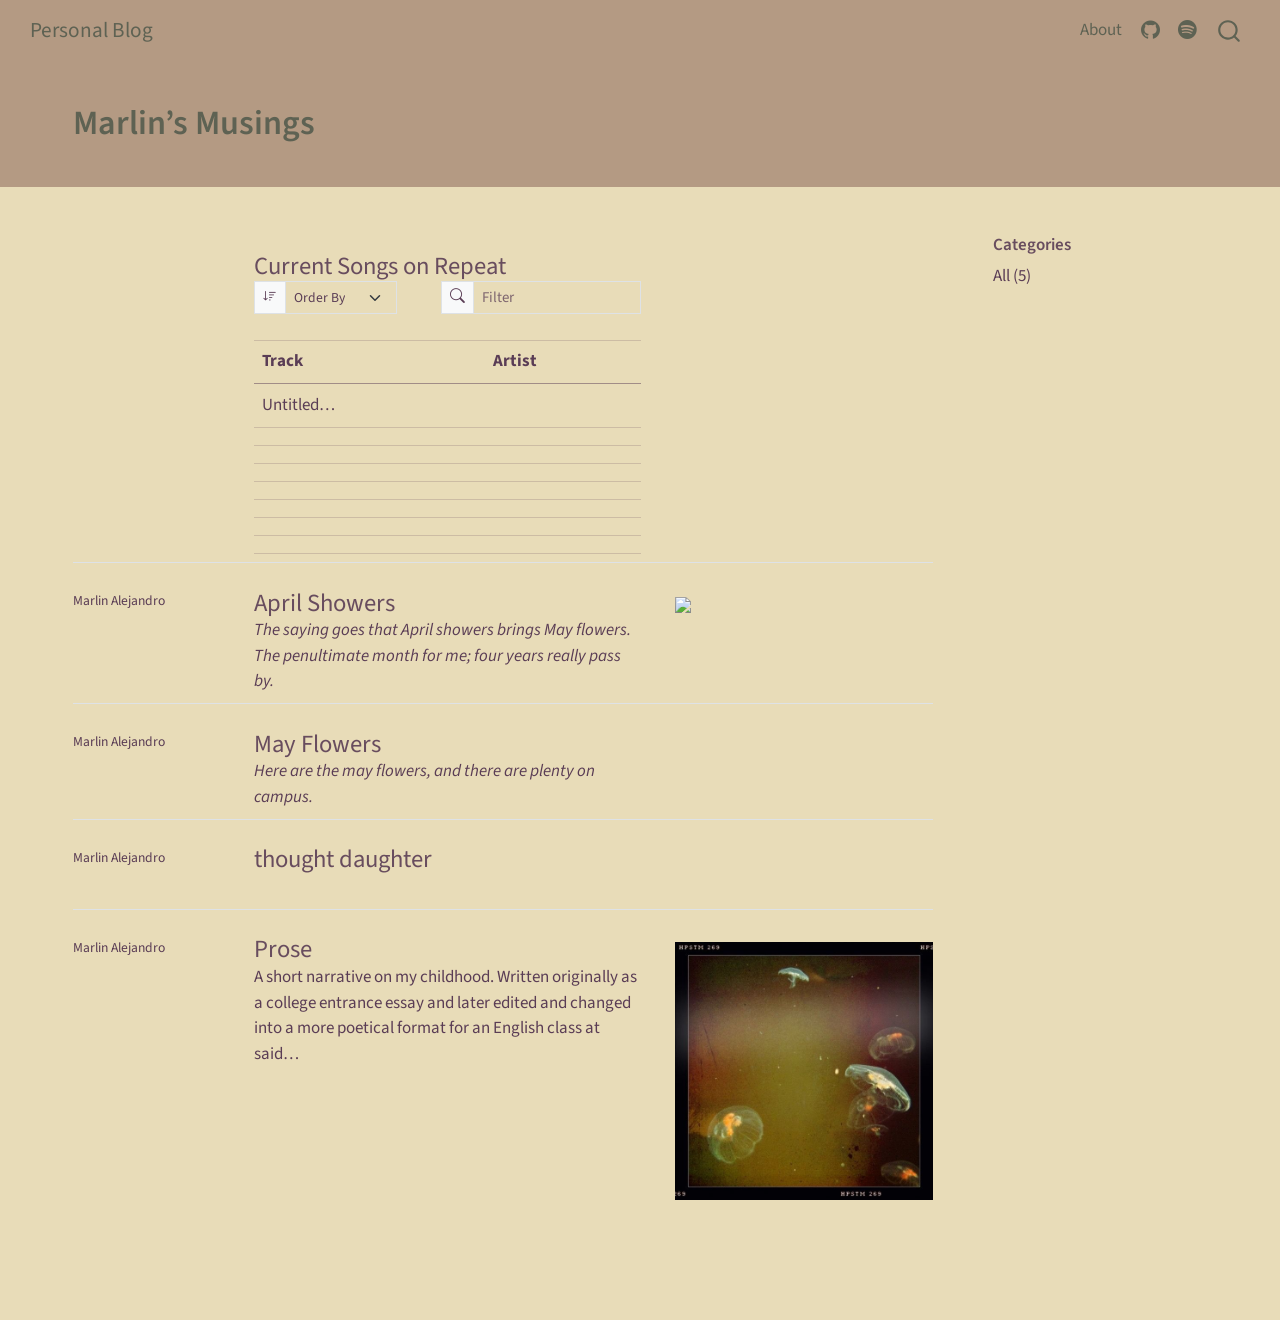
==== index.html @ 753589b4 "Built site for gh-pages" ====
<!DOCTYPE html>
<html xmlns="http://www.w3.org/1999/xhtml" lang="en" xml:lang="en"><head>

<meta charset="utf-8">
<meta name="generator" content="quarto-1.9.37">

<meta name="viewport" content="width=device-width, initial-scale=1.0, user-scalable=yes">


<title>Marlin’s Musings – Personal Blog</title>
<style>
/* Default styles provided by pandoc.
** See https://pandoc.org/MANUAL.html#variables-for-html for config info.
*/
code{white-space: pre-wrap;}
span.smallcaps{font-variant: small-caps;}
div.columns{display: flex; gap: min(4vw, 1.5em);}
div.column{flex: auto; overflow-x: auto;}
div.hanging-indent{margin-left: 1.5em; text-indent: -1.5em;}
ul.task-list{list-style: none;}
ul.task-list li input[type="checkbox"] {
  width: 0.8em;
  margin: 0 0.8em 0.2em -1em; /* quarto-specific, see https://github.com/quarto-dev/quarto-cli/issues/4556 */ 
  vertical-align: middle;
}
</style>


<script src="site_libs/quarto-nav/quarto-nav.js"></script>
<script src="site_libs/quarto-nav/headroom.min.js"></script>
<script src="site_libs/clipboard/clipboard.min.js"></script>
<script src="site_libs/quarto-search/autocomplete.umd.js"></script>
<script src="site_libs/quarto-search/fuse.min.js"></script>
<script src="site_libs/quarto-search/quarto-search.js"></script>
<meta name="quarto:offset" content="./">
<script src="site_libs/quarto-listing/list.min.js"></script>
<script src="site_libs/quarto-listing/quarto-listing.js"></script>
<script src="site_libs/quarto-html/quarto.js" type="module"></script>
<script src="site_libs/quarto-html/tabsets/tabsets.js" type="module"></script>
<script src="site_libs/quarto-html/popper.min.js"></script>
<script src="site_libs/quarto-html/tippy.umd.min.js"></script>
<script src="site_libs/quarto-html/anchor.min.js"></script>
<link href="site_libs/quarto-html/tippy.css" rel="stylesheet">
<link href="site_libs/quarto-html/quarto-syntax-highlighting-7f8f88aac4f3542376d5c11b86a4c14d.css" rel="stylesheet" id="quarto-text-highlighting-styles">
<script src="site_libs/bootstrap/bootstrap.min.js"></script>
<link href="site_libs/bootstrap/bootstrap-icons.css" rel="stylesheet">
<link href="site_libs/bootstrap/bootstrap-fc74b780072f1040045b73790493eb5e.min.css" rel="stylesheet" append-hash="true" id="quarto-bootstrap" data-mode="light">
<script id="quarto-search-options" type="application/json">{
  "location": "navbar",
  "copy-button": false,
  "collapse-after": 3,
  "panel-placement": "end",
  "type": "overlay",
  "limit": 50,
  "keyboard-shortcut": [
    "f",
    "/",
    "s"
  ],
  "show-item-context": false,
  "language": {
    "search-no-results-text": "No results",
    "search-matching-documents-text": "matching documents",
    "search-copy-link-title": "Copy link to search",
    "search-hide-matches-text": "Hide additional matches",
    "search-more-match-text": "more match in this document",
    "search-more-matches-text": "more matches in this document",
    "search-clear-button-title": "Clear",
    "search-text-placeholder": "",
    "search-detached-cancel-button-title": "Cancel",
    "search-submit-button-title": "Submit",
    "search-label": "Search"
  }
}</script>
<script>

  window.document.addEventListener("DOMContentLoaded", function (_event) {
    const listingTargetEl = window.document.querySelector('#listing-listing .list');
    if (!listingTargetEl) {
      // No listing discovered, do not attach.
      return; 
    }

    const options = {
      valueNames: ['listing-title','listing-author','listing-image','listing-description','listing-categories',{ data: ['index'] },{ data: ['categories'] },{ data: ['listing-date-sort'] },{ data: ['listing-file-modified-sort'] }],
      
      searchColumns: ["listing-title","listing-author","listing-image","listing-description","listing-categories"],
    };

    window['quarto-listings'] = window['quarto-listings'] || {};
    window['quarto-listings']['listing-listing'] = new List('listing-listing', options);

    if (window['quarto-listing-loaded']) {
      window['quarto-listing-loaded']();
    }
  });

  window.addEventListener('hashchange',() => {
    if (window['quarto-listing-loaded']) {
      window['quarto-listing-loaded']();
    }
  })
  </script>

  <script src="https://cdnjs.cloudflare.com/polyfill/v3/polyfill.min.js?features=es6"></script>
  <script defer="" src="https://cdn.jsdelivr.net/npm/mathjax@3/es5/tex-chtml-full.js" type="text/javascript"></script>

<script type="text/javascript">
const typesetMath = (el) => {
  if (window.MathJax) {
    // MathJax Typeset
    window.MathJax.typeset([el]);
  } else if (window.katex) {
    // KaTeX Render
    var mathElements = el.getElementsByClassName("math");
    var macros = [];
    for (var i = 0; i < mathElements.length; i++) {
      var texText = mathElements[i].firstChild;
      if (mathElements[i].tagName == "SPAN" && texText && texText.data) {
        window.katex.render(texText.data, mathElements[i], {
          displayMode: mathElements[i].classList.contains('display'),
          throwOnError: false,
          macros: macros,
          fleqn: false
        });
      }
    }
  }
}
window.Quarto = {
  typesetMath
};
</script>

<link rel="stylesheet" href="styles.css">
<link rel="alternate" type="application/rss+xml" title="Personal Blog" href="index.xml" data-external="1"></head>

<body class="nav-fixed quarto-light">

<div id="quarto-search-results"></div>
  <header id="quarto-header" class="headroom fixed-top quarto-banner">
    <nav class="navbar navbar-expand-lg " data-bs-theme="dark">
      <div class="navbar-container container-fluid">
      <div class="navbar-brand-container mx-auto">
    <a class="navbar-brand" href="./index.html">
    <span class="navbar-title">Personal Blog</span>
    </a>
  </div>
            <div id="quarto-search" class="" title="Search"></div>
          <button class="navbar-toggler" type="button" data-bs-toggle="collapse" data-bs-target="#navbarCollapse" aria-controls="navbarCollapse" role="menu" aria-expanded="false" aria-label="Toggle navigation" onclick="if (window.quartoToggleHeadroom) { window.quartoToggleHeadroom(); }">
  <span class="navbar-toggler-icon"></span>
</button>
          <div class="collapse navbar-collapse" id="navbarCollapse">
            <ul class="navbar-nav navbar-nav-scroll ms-auto">
  <li class="nav-item">
    <a class="nav-link" href="./about.html"> 
<span class="menu-text">About</span></a>
  </li>  
  <li class="nav-item compact">
    <a class="nav-link" href="https://github.com/"> <i class="bi bi-github" role="img">
</i> 
<span class="menu-text"></span></a>
  </li>  
  <li class="nav-item compact">
    <a class="nav-link" href="https://open.spotify.com/playlist/4geESJMhY9kUPZyI3AfAQq?si=TN0rwLWlTwm3byuMcQkwIA"> <i class="bi bi-spotify" role="img">
</i> 
<span class="menu-text"></span></a>
  </li>  
</ul>
          </div> <!-- /navcollapse -->
            <div class="quarto-navbar-tools">
</div>
      </div> <!-- /container-fluid -->
    </nav>
</header>
<!-- content -->
<header id="title-block-header" class="quarto-title-block default page-columns page-full">
  <div class="quarto-title-banner page-columns page-full">
    <div class="quarto-title column-page-left">
      <h1 class="title">Marlin’s Musings</h1>
                      </div>
  </div>
    
  
  <div class="quarto-title-meta column-page-left">

      
    
      
    </div>
    
  
  </header><div id="quarto-content" class="quarto-container page-columns page-rows-contents page-layout-full page-navbar">
<!-- sidebar -->
<!-- margin-sidebar -->
    <div id="quarto-margin-sidebar" class="sidebar margin-sidebar">
        
    <h5 class="quarto-listing-category-title">Categories</h5><div class="quarto-listing-category category-default"><div class="category" data-category="">All <span class="quarto-category-count">(5)</span></div></div></div>
<!-- main -->
<main class="content quarto-banner-title-block column-page-left" id="quarto-document-content">









<div class="quarto-listing quarto-listing-container-default" id="listing-listing">
<div class="list quarto-listing-default">
<div class="quarto-post image-right" data-index="0" data-listing-file-modified-sort="1784762821547" data-listing-reading-time-sort="1" data-listing-word-count-sort="1">
<div class="thumbnail"><a href="./posts/music.html" class="no-external">

<div class="listing-item-img-placeholder card-img-top" >&nbsp;</div>

</a></div>
<div class="body">
<h3 class="no-anchor listing-title">
<a href="./posts/music.html" class="no-external">Current Songs on Repeat</a>
</h3>
<div class="delink listing-description"><a href="./posts/music.html" class="no-external">

<div class="listing-actions-group">
   <div class="input-group input-group-sm quarto-listing-sort">
    <span class="input-group-text"><i class="bi bi-sort-down"></i></span>
    <select id="listing-listing-sort" class="form-select" aria-label="Order By" onchange="window['quarto-listings']['listing-listing'].sort(this.options[this.selectedIndex].value, { order: this.options[this.selectedIndex].getAttribute('data-direction')})">
      <option value="" disabled="" selected="" hidden="">Order By</option>
      <option value="index" data-direction="asc">Default</option>
      <option value="listing-title" data-direction="asc">
        Track
      </option>
      <option value="listing-artist" data-direction="asc">
        Artist
      </option>
    </select>
  </div>
    <div class="input-group input-group-sm quarto-listing-filter">
      <span class="input-group-text"><i class="bi bi-search"></i></span>
      <input type="text" class="search form-control" placeholder="Filter">
    </div>
</div>
<table class="quarto-listing-table table">
<thead>
<tr>

<th>
Track
</th>

<th>
Artist
</th>

</tr>
</thead>
<tbody class="list">

<tr data-index="0">
<td>
<span class="listing-title">Untitled…</span></td><td><span class="listing-artist"></span></td></tr><tr data-index="1"><td><span class="listing-title"></span></td><td><span class="listing-artist"></span></td></tr><tr data-index="2"><td><span class="listing-title"></span></td><td><span class="listing-artist"></span></td></tr><tr data-index="3"><td><span class="listing-title"></span></td><td><span class="listing-artist"></span></td></tr><tr data-index="4"><td><span class="listing-title"></span></td><td><span class="listing-artist"></span></td></tr><tr data-index="5"><td><span class="listing-title"></span></td><td><span class="listing-artist"></span></td></tr><tr data-index="6"><td><span class="listing-title"></span></td><td><span class="listing-artist"></span></td></tr><tr data-index="7"><td><span class="listing-title"></span></td><td><span class="listing-artist"></span></td></tr></tbody></table><div class="listing-no-matching d-none"></div>
</a></div>
</div>
<div class="metadata">
<a href="./posts/music.html" class="no-external">
</a>
</div>
</div>
<div class="quarto-post image-right" data-index="1" data-listing-file-modified-sort="1786891051856" data-listing-reading-time-sort="6" data-listing-word-count-sort="1090">
<div class="thumbnail"><a href="./posts/april/april_showers.html" class="no-external">

<img loading="lazy" src="./posts/april/friendswithflowers.jpeg" class="thumbnail-image">

</a></div>
<div class="body">
<h3 class="no-anchor listing-title">
<a href="./posts/april/april_showers.html" class="no-external">April Showers</a>
</h3>
<div class="delink listing-description"><a href="./posts/april/april_showers.html" class="no-external">
<em>The saying goes that April showers brings May flowers. The penultimate month for me; four years really pass by.</em>
</a></div>
</div>
<div class="metadata">
<a href="./posts/april/april_showers.html" class="no-external">
<div class="listing-author">
Marlin Alejandro
</div>
</a>
</div>
</div>
<div class="quarto-post image-right" data-index="2" data-listing-file-modified-sort="1786892861729" data-listing-reading-time-sort="5" data-listing-word-count-sort="923">
<div class="thumbnail"><a href="./posts/may/may_flowers.html" class="no-external">

<div class="listing-item-img-placeholder card-img-top" >&nbsp;</div>

</a></div>
<div class="body">
<h3 class="no-anchor listing-title">
<a href="./posts/may/may_flowers.html" class="no-external">May Flowers</a>
</h3>
<div class="delink listing-description"><a href="./posts/may/may_flowers.html" class="no-external">
<em>Here are the may flowers, and there are plenty on campus.</em>
</a></div>
</div>
<div class="metadata">
<a href="./posts/may/may_flowers.html" class="no-external">
<div class="listing-author">
Marlin Alejandro
</div>
</a>
</div>
</div>
<div class="quarto-post image-right" data-index="3" data-listing-file-modified-sort="1785304182467" data-listing-reading-time-sort="7" data-listing-word-count-sort="1331">
<div class="thumbnail"><a href="./posts/thought_daughter/thought_daughter.html" class="no-external">

<div class="listing-item-img-placeholder card-img-top" >&nbsp;</div>

</a></div>
<div class="body">
<h3 class="no-anchor listing-title">
<a href="./posts/thought_daughter/thought_daughter.html" class="no-external">thought daughter</a>
</h3>
<div class="delink listing-description"><a href="./posts/thought_daughter/thought_daughter.html" class="no-external">
<br>

</a></div>
</div>
<div class="metadata">
<a href="./posts/thought_daughter/thought_daughter.html" class="no-external">
<div class="listing-author">
Marlin Alejandro
</div>
</a>
</div>
</div>
<div class="quarto-post image-right" data-index="4" data-listing-file-modified-sort="1785305034386" data-listing-reading-time-sort="5" data-listing-word-count-sort="881">
<div class="thumbnail"><a href="./posts/thought_daughter/Prose.html" class="no-external">

<img loading="lazy" src="./posts/thought_daughter/jellyfish.jpg" class="thumbnail-image">

</a></div>
<div class="body">
<h3 class="no-anchor listing-title">
<a href="./posts/thought_daughter/Prose.html" class="no-external">Prose</a>
</h3>
<div class="delink listing-description"><a href="./posts/thought_daughter/Prose.html" class="no-external">
A short narrative on my childhood. Written originally as a college entrance essay and later edited and changed into a more poetical format for an English class at said…
</a></div>
</div>
<div class="metadata">
<a href="./posts/thought_daughter/Prose.html" class="no-external">
<div class="listing-author">
Marlin Alejandro
</div>
</a>
</div>
</div>
</div>
<div class="listing-no-matching d-none">No matching items</div>
</div></main> <!-- /main -->
<script id="quarto-html-after-body" type="application/javascript">
  window.document.addEventListener("DOMContentLoaded", function (event) {
    const icon = "";
    const anchorJS = new window.AnchorJS();
    anchorJS.options = {
      placement: 'right',
      icon: icon
    };
    anchorJS.add('.anchored');
    const isCodeAnnotation = (el) => {
      for (const clz of el.classList) {
        if (clz.startsWith('code-annotation-')) {                     
          return true;
        }
      }
      return false;
    }
    const onCopySuccess = function(e) {
      // button target
      const button = e.trigger;
      // don't keep focus
      button.blur();
      // flash "checked"
      button.classList.add('code-copy-button-checked');
      var currentTitle = button.getAttribute("title");
      button.setAttribute("title", "Copied!");
      let tooltip;
      if (window.bootstrap) {
        button.setAttribute("data-bs-toggle", "tooltip");
        button.setAttribute("data-bs-placement", "left");
        button.setAttribute("data-bs-title", "Copied!");
        tooltip = new bootstrap.Tooltip(button, 
          { trigger: "manual", 
            customClass: "code-copy-button-tooltip",
            offset: [0, -8]});
        tooltip.show();    
      }
      setTimeout(function() {
        if (tooltip) {
          tooltip.hide();
          button.removeAttribute("data-bs-title");
          button.removeAttribute("data-bs-toggle");
          button.removeAttribute("data-bs-placement");
        }
        button.setAttribute("title", currentTitle);
        button.classList.remove('code-copy-button-checked');
      }, 1000);
      // clear code selection
      e.clearSelection();
    }
    const getTextToCopy = function(trigger) {
      const outerScaffold = trigger.parentElement.cloneNode(true);
      const codeEl = outerScaffold.querySelector('code');
      for (const childEl of codeEl.children) {
        if (isCodeAnnotation(childEl)) {
          childEl.remove();
        }
      }
      return codeEl.innerText;
    }
    const clipboard = new window.ClipboardJS('.code-copy-button:not([data-in-quarto-modal])', {
      text: getTextToCopy
    });
    clipboard.on('success', onCopySuccess);
    if (window.document.getElementById('quarto-embedded-source-code-modal')) {
      const clipboardModal = new window.ClipboardJS('.code-copy-button[data-in-quarto-modal]', {
        text: getTextToCopy,
        container: window.document.getElementById('quarto-embedded-source-code-modal')
      });
      clipboardModal.on('success', onCopySuccess);
    }
      var localhostRegex = new RegExp(/^(?:http|https):\/\/localhost\:?[0-9]*\//);
      var mailtoRegex = new RegExp(/^mailto:/);
        var filterRegex = new RegExp("https:\/\/LiaRosa\.github\.io\/Personal_Blog\/");
      var isInternal = (href) => {
          return filterRegex.test(href) || localhostRegex.test(href) || mailtoRegex.test(href);
      }
      // Inspect non-navigation links and adorn them if external
     var links = window.document.querySelectorAll('a[href]:not(.nav-link):not(.navbar-brand):not(.toc-action):not(.sidebar-link):not(.sidebar-item-toggle):not(.pagination-link):not(.no-external):not([aria-hidden]):not(.dropdown-item):not(.quarto-navigation-tool):not(.about-link)');
      for (var i=0; i<links.length; i++) {
        const link = links[i];
        if (!isInternal(link.href)) {
          // undo the damage that might have been done by quarto-nav.js in the case of
          // links that we want to consider external
          if (link.dataset.originalHref !== undefined) {
            link.href = link.dataset.originalHref;
          }
        }
      }
    function tippyHover(el, contentFn, onTriggerFn, onUntriggerFn) {
      const config = {
        allowHTML: true,
        maxWidth: 500,
        delay: 100,
        arrow: false,
        appendTo: function(el) {
            return el.parentElement;
        },
        interactive: true,
        interactiveBorder: 10,
        theme: 'quarto',
        placement: 'bottom-start',
      };
      if (contentFn) {
        config.content = contentFn;
      }
      if (onTriggerFn) {
        config.onTrigger = onTriggerFn;
      }
      if (onUntriggerFn) {
        config.onUntrigger = onUntriggerFn;
      }
      window.tippy(el, config); 
    }
    const noterefs = window.document.querySelectorAll('a[role="doc-noteref"]');
    for (var i=0; i<noterefs.length; i++) {
      const ref = noterefs[i];
      tippyHover(ref, function() {
        // use id or data attribute instead here
        let href = ref.getAttribute('data-footnote-href') || ref.getAttribute('href');
        try { href = new URL(href).hash; } catch {}
        const id = href.replace(/^#\/?/, "");
        const note = window.document.getElementById(id);
        if (note) {
          return note.innerHTML;
        } else {
          return "";
        }
      });
    }
    const xrefs = window.document.querySelectorAll('a.quarto-xref');
    const processXRef = (id, note) => {
      // Strip column container classes
      const stripColumnClz = (el) => {
        el.classList.remove("page-full", "page-columns");
        if (el.children) {
          for (const child of el.children) {
            stripColumnClz(child);
          }
        }
      }
      stripColumnClz(note)
      if (id === null || id.startsWith('sec-')) {
        // Special case sections, only their first couple elements
        const container = document.createElement("div");
        if (note.children && note.children.length > 2) {
          container.appendChild(note.children[0].cloneNode(true));
          for (let i = 1; i < note.children.length; i++) {
            const child = note.children[i];
            if (child.tagName === "P" && child.innerText === "") {
              continue;
            } else {
              container.appendChild(child.cloneNode(true));
              break;
            }
          }
          if (window.Quarto?.typesetMath) {
            window.Quarto.typesetMath(container);
          }
          return container.innerHTML
        } else {
          if (window.Quarto?.typesetMath) {
            window.Quarto.typesetMath(note);
          }
          return note.innerHTML;
        }
      } else {
        // Remove any anchor links if they are present
        const anchorLink = note.querySelector('a.anchorjs-link');
        if (anchorLink) {
          anchorLink.remove();
        }
        if (window.Quarto?.typesetMath) {
          window.Quarto.typesetMath(note);
        }
        if (note.classList.contains("callout")) {
          return note.outerHTML;
        } else {
          return note.innerHTML;
        }
      }
    }
    for (var i=0; i<xrefs.length; i++) {
      const xref = xrefs[i];
      tippyHover(xref, undefined, function(instance) {
        instance.disable();
        let url = xref.getAttribute('href');
        let hash = undefined; 
        if (url.startsWith('#')) {
          hash = url;
        } else {
          try { hash = new URL(url).hash; } catch {}
        }
        if (hash) {
          const id = hash.replace(/^#\/?/, "");
          const note = window.document.getElementById(id);
          if (note !== null) {
            try {
              const html = processXRef(id, note.cloneNode(true));
              instance.setContent(html);
            } finally {
              instance.enable();
              instance.show();
            }
          } else {
            // See if we can fetch this
            fetch(url.split('#')[0])
            .then(res => res.text())
            .then(html => {
              const parser = new DOMParser();
              const htmlDoc = parser.parseFromString(html, "text/html");
              const note = htmlDoc.getElementById(id);
              if (note !== null) {
                const html = processXRef(id, note);
                instance.setContent(html);
              } 
            }).finally(() => {
              instance.enable();
              instance.show();
            });
          }
        } else {
          // See if we can fetch a full url (with no hash to target)
          // This is a special case and we should probably do some content thinning / targeting
          fetch(url)
          .then(res => res.text())
          .then(html => {
            const parser = new DOMParser();
            const htmlDoc = parser.parseFromString(html, "text/html");
            const note = htmlDoc.querySelector('main.content');
            if (note !== null) {
              // This should only happen for chapter cross references
              // (since there is no id in the URL)
              // remove the first header
              if (note.children.length > 0 && note.children[0].tagName === "HEADER") {
                note.children[0].remove();
              }
              const html = processXRef(null, note);
              instance.setContent(html);
            } 
          }).finally(() => {
            instance.enable();
            instance.show();
          });
        }
      }, function(instance) {
      });
    }
        let selectedAnnoteEl;
        const selectorForAnnotation = ( cell, annotation) => {
          let cellAttr = 'data-code-cell="' + cell + '"';
          let lineAttr = 'data-code-annotation="' +  annotation + '"';
          const selector = 'span[' + cellAttr + '][' + lineAttr + ']';
          return selector;
        }
        const selectCodeLines = (annoteEl) => {
          const doc = window.document;
          const targetCell = annoteEl.getAttribute("data-target-cell");
          const targetAnnotation = annoteEl.getAttribute("data-target-annotation");
          const annoteSpan = window.document.querySelector(selectorForAnnotation(targetCell, targetAnnotation));
          const lines = annoteSpan.getAttribute("data-code-lines").split(",");
          const lineIds = lines.map((line) => {
            return targetCell + "-" + line;
          })
          let top = null;
          let height = null;
          let parent = null;
          if (lineIds.length > 0) {
              //compute the position of the single el (top and bottom and make a div)
              const el = window.document.getElementById(lineIds[0]);
              top = el.offsetTop;
              height = el.offsetHeight;
              parent = el.parentElement.parentElement;
            if (lineIds.length > 1) {
              const lastEl = window.document.getElementById(lineIds[lineIds.length - 1]);
              const bottom = lastEl.offsetTop + lastEl.offsetHeight;
              height = bottom - top;
            }
            if (top !== null && height !== null && parent !== null) {
              // cook up a div (if necessary) and position it 
              let div = window.document.getElementById("code-annotation-line-highlight");
              if (div === null) {
                div = window.document.createElement("div");
                div.setAttribute("id", "code-annotation-line-highlight");
                div.style.position = 'absolute';
                parent.appendChild(div);
              }
              div.style.top = top - 2 + "px";
              div.style.height = height + 4 + "px";
              div.style.left = 0;
              let gutterDiv = window.document.getElementById("code-annotation-line-highlight-gutter");
              if (gutterDiv === null) {
                gutterDiv = window.document.createElement("div");
                gutterDiv.setAttribute("id", "code-annotation-line-highlight-gutter");
                gutterDiv.style.position = 'absolute';
                const codeCell = window.document.getElementById(targetCell);
                const gutter = codeCell.querySelector('.code-annotation-gutter');
                gutter.appendChild(gutterDiv);
              }
              gutterDiv.style.top = top - 2 + "px";
              gutterDiv.style.height = height + 4 + "px";
            }
            selectedAnnoteEl = annoteEl;
          }
        };
        const unselectCodeLines = () => {
          const elementsIds = ["code-annotation-line-highlight", "code-annotation-line-highlight-gutter"];
          elementsIds.forEach((elId) => {
            const div = window.document.getElementById(elId);
            if (div) {
              div.remove();
            }
          });
          selectedAnnoteEl = undefined;
        };
          // Handle positioning of the toggle
      window.addEventListener(
        "resize",
        throttle(() => {
          elRect = undefined;
          if (selectedAnnoteEl) {
            selectCodeLines(selectedAnnoteEl);
          }
        }, 10)
      );
      function throttle(fn, ms) {
      let throttle = false;
      let timer;
        return (...args) => {
          if(!throttle) { // first call gets through
              fn.apply(this, args);
              throttle = true;
          } else { // all the others get throttled
              if(timer) clearTimeout(timer); // cancel #2
              timer = setTimeout(() => {
                fn.apply(this, args);
                timer = throttle = false;
              }, ms);
          }
        };
      }
        // Attach click handler to the DT
        const annoteDls = window.document.querySelectorAll('dt[data-target-cell]');
        for (const annoteDlNode of annoteDls) {
          annoteDlNode.addEventListener('click', (event) => {
            const clickedEl = event.target;
            if (clickedEl !== selectedAnnoteEl) {
              unselectCodeLines();
              const activeEl = window.document.querySelector('dt[data-target-cell].code-annotation-active');
              if (activeEl) {
                activeEl.classList.remove('code-annotation-active');
              }
              selectCodeLines(clickedEl);
              clickedEl.classList.add('code-annotation-active');
            } else {
              // Unselect the line
              unselectCodeLines();
              clickedEl.classList.remove('code-annotation-active');
            }
          });
        }
    const findCites = (el) => {
      const parentEl = el.parentElement;
      if (parentEl) {
        const cites = parentEl.dataset.cites;
        if (cites) {
          return {
            el,
            cites: cites.split(' ')
          };
        } else {
          return findCites(el.parentElement)
        }
      } else {
        return undefined;
      }
    };
    var bibliorefs = window.document.querySelectorAll('a[role="doc-biblioref"]');
    for (var i=0; i<bibliorefs.length; i++) {
      const ref = bibliorefs[i];
      const citeInfo = findCites(ref);
      if (citeInfo) {
        tippyHover(citeInfo.el, function() {
          var popup = window.document.createElement('div');
          citeInfo.cites.forEach(function(cite) {
            var citeDiv = window.document.createElement('div');
            citeDiv.classList.add('hanging-indent');
            citeDiv.classList.add('csl-entry');
            var biblioDiv = window.document.getElementById('ref-' + cite);
            if (biblioDiv) {
              citeDiv.innerHTML = biblioDiv.innerHTML;
            }
            popup.appendChild(citeDiv);
          });
          return popup.innerHTML;
        });
      }
    }
  });
  </script>
</div> <!-- /content -->




</body></html>
---- site_libs/quarto-html/tippy.css ----
.tippy-box[data-animation=fade][data-state=hidden]{opacity:0}[data-tippy-root]{max-width:calc(100vw - 10px)}.tippy-box{position:relative;background-color:#333;color:#fff;border-radius:4px;font-size:14px;line-height:1.4;white-space:normal;outline:0;transition-property:transform,visibility,opacity}.tippy-box[data-placement^=top]>.tippy-arrow{bottom:0}.tippy-box[data-placement^=top]>.tippy-arrow:before{bottom:-7px;left:0;border-width:8px 8px 0;border-top-color:initial;transform-origin:center top}.tippy-box[data-placement^=bottom]>.tippy-arrow{top:0}.tippy-box[data-placement^=bottom]>.tippy-arrow:before{top:-7px;left:0;border-width:0 8px 8px;border-bottom-color:initial;transform-origin:center bottom}.tippy-box[data-placement^=left]>.tippy-arrow{right:0}.tippy-box[data-placement^=left]>.tippy-arrow:before{border-width:8px 0 8px 8px;border-left-color:initial;right:-7px;transform-origin:center left}.tippy-box[data-placement^=right]>.tippy-arrow{left:0}.tippy-box[data-placement^=right]>.tippy-arrow:before{left:-7px;border-width:8px 8px 8px 0;border-right-color:initial;transform-origin:center right}.tippy-box[data-inertia][data-state=visible]{transition-timing-function:cubic-bezier(.54,1.5,.38,1.11)}.tippy-arrow{width:16px;height:16px;color:#333}.tippy-arrow:before{content:"";position:absolute;border-color:transparent;border-style:solid}.tippy-content{position:relative;padding:5px 9px;z-index:1}
---- site_libs/quarto-html/quarto-syntax-highlighting-7f8f88aac4f3542376d5c11b86a4c14d.css ----
/* quarto syntax highlight colors */
:root {
  --quarto-hl-ot-color: #003B4F;
  --quarto-hl-at-color: #657422;
  --quarto-hl-ss-color: #20794D;
  --quarto-hl-an-color: #5E5E5E;
  --quarto-hl-fu-color: #4758AB;
  --quarto-hl-st-color: #20794D;
  --quarto-hl-cf-color: #003B4F;
  --quarto-hl-op-color: #5E5E5E;
  --quarto-hl-er-color: #AD0000;
  --quarto-hl-bn-color: #AD0000;
  --quarto-hl-al-color: #AD0000;
  --quarto-hl-va-color: #111111;
  --quarto-hl-bu-color: inherit;
  --quarto-hl-ex-color: inherit;
  --quarto-hl-pp-color: #AD0000;
  --quarto-hl-in-color: #5E5E5E;
  --quarto-hl-vs-color: #20794D;
  --quarto-hl-wa-color: #5E5E5E;
  --quarto-hl-do-color: #5E5E5E;
  --quarto-hl-im-color: #00769E;
  --quarto-hl-ch-color: #20794D;
  --quarto-hl-dt-color: #AD0000;
  --quarto-hl-fl-color: #AD0000;
  --quarto-hl-co-color: #5E5E5E;
  --quarto-hl-cv-color: #5E5E5E;
  --quarto-hl-cn-color: #8f5902;
  --quarto-hl-sc-color: #5E5E5E;
  --quarto-hl-dv-color: #AD0000;
  --quarto-hl-kw-color: #003B4F;
}

/* other quarto variables */
:root {
  --quarto-font-monospace: SFMono-Regular, Menlo, Monaco, Consolas, "Liberation Mono", "Courier New", monospace;
}

/* syntax highlight based on Pandoc's rules */
pre > code.sourceCode > span {
  color: #003B4F;
}

code.sourceCode > span {
  color: #003B4F;
}

div.sourceCode,
div.sourceCode pre.sourceCode {
  color: #003B4F;
}

/* Normal */
code span {
  color: #003B4F;
}

/* Alert */
code span.al {
  color: #AD0000;
  font-style: inherit;
}

/* Annotation */
code span.an {
  color: #5E5E5E;
  font-style: inherit;
}

/* Attribute */
code span.at {
  color: #657422;
  font-style: inherit;
}

/* BaseN */
code span.bn {
  color: #AD0000;
  font-style: inherit;
}

/* BuiltIn */
code span.bu {
  font-style: inherit;
}

/* ControlFlow */
code span.cf {
  color: #003B4F;
  font-weight: bold;
  font-style: inherit;
}

/* Char */
code span.ch {
  color: #20794D;
  font-style: inherit;
}

/* Constant */
code span.cn {
  color: #8f5902;
  font-style: inherit;
}

/* Comment */
code span.co {
  color: #5E5E5E;
  font-style: inherit;
}

/* CommentVar */
code span.cv {
  color: #5E5E5E;
  font-style: italic;
}

/* Documentation */
code span.do {
  color: #5E5E5E;
  font-style: italic;
}

/* DataType */
code span.dt {
  color: #AD0000;
  font-style: inherit;
}

/* DecVal */
code span.dv {
  color: #AD0000;
  font-style: inherit;
}

/* Error */
code span.er {
  color: #AD0000;
  font-style: inherit;
}

/* Extension */
code span.ex {
  font-style: inherit;
}

/* Float */
code span.fl {
  color: #AD0000;
  font-style: inherit;
}

/* Function */
code span.fu {
  color: #4758AB;
  font-style: inherit;
}

/* Import */
code span.im {
  color: #00769E;
  font-style: inherit;
}

/* Information */
code span.in {
  color: #5E5E5E;
  font-style: inherit;
}

/* Keyword */
code span.kw {
  color: #003B4F;
  font-weight: bold;
  font-style: inherit;
}

/* Operator */
code span.op {
  color: #5E5E5E;
  font-style: inherit;
}

/* Other */
code span.ot {
  color: #003B4F;
  font-style: inherit;
}

/* Preprocessor */
code span.pp {
  color: #AD0000;
  font-style: inherit;
}

/* SpecialChar */
code span.sc {
  color: #5E5E5E;
  font-style: inherit;
}

/* SpecialString */
code span.ss {
  color: #20794D;
  font-style: inherit;
}

/* String */
code span.st {
  color: #20794D;
  font-style: inherit;
}

/* Variable */
code span.va {
  color: #111111;
  font-style: inherit;
}

/* VerbatimString */
code span.vs {
  color: #20794D;
  font-style: inherit;
}

/* Warning */
code span.wa {
  color: #5E5E5E;
  font-style: italic;
}

.prevent-inlining {
  content: "</";
}

/*# sourceMappingURL=789ad8cd35626ba772517505b42a116e.css.map */
---- styles.css ----
/* css styles */
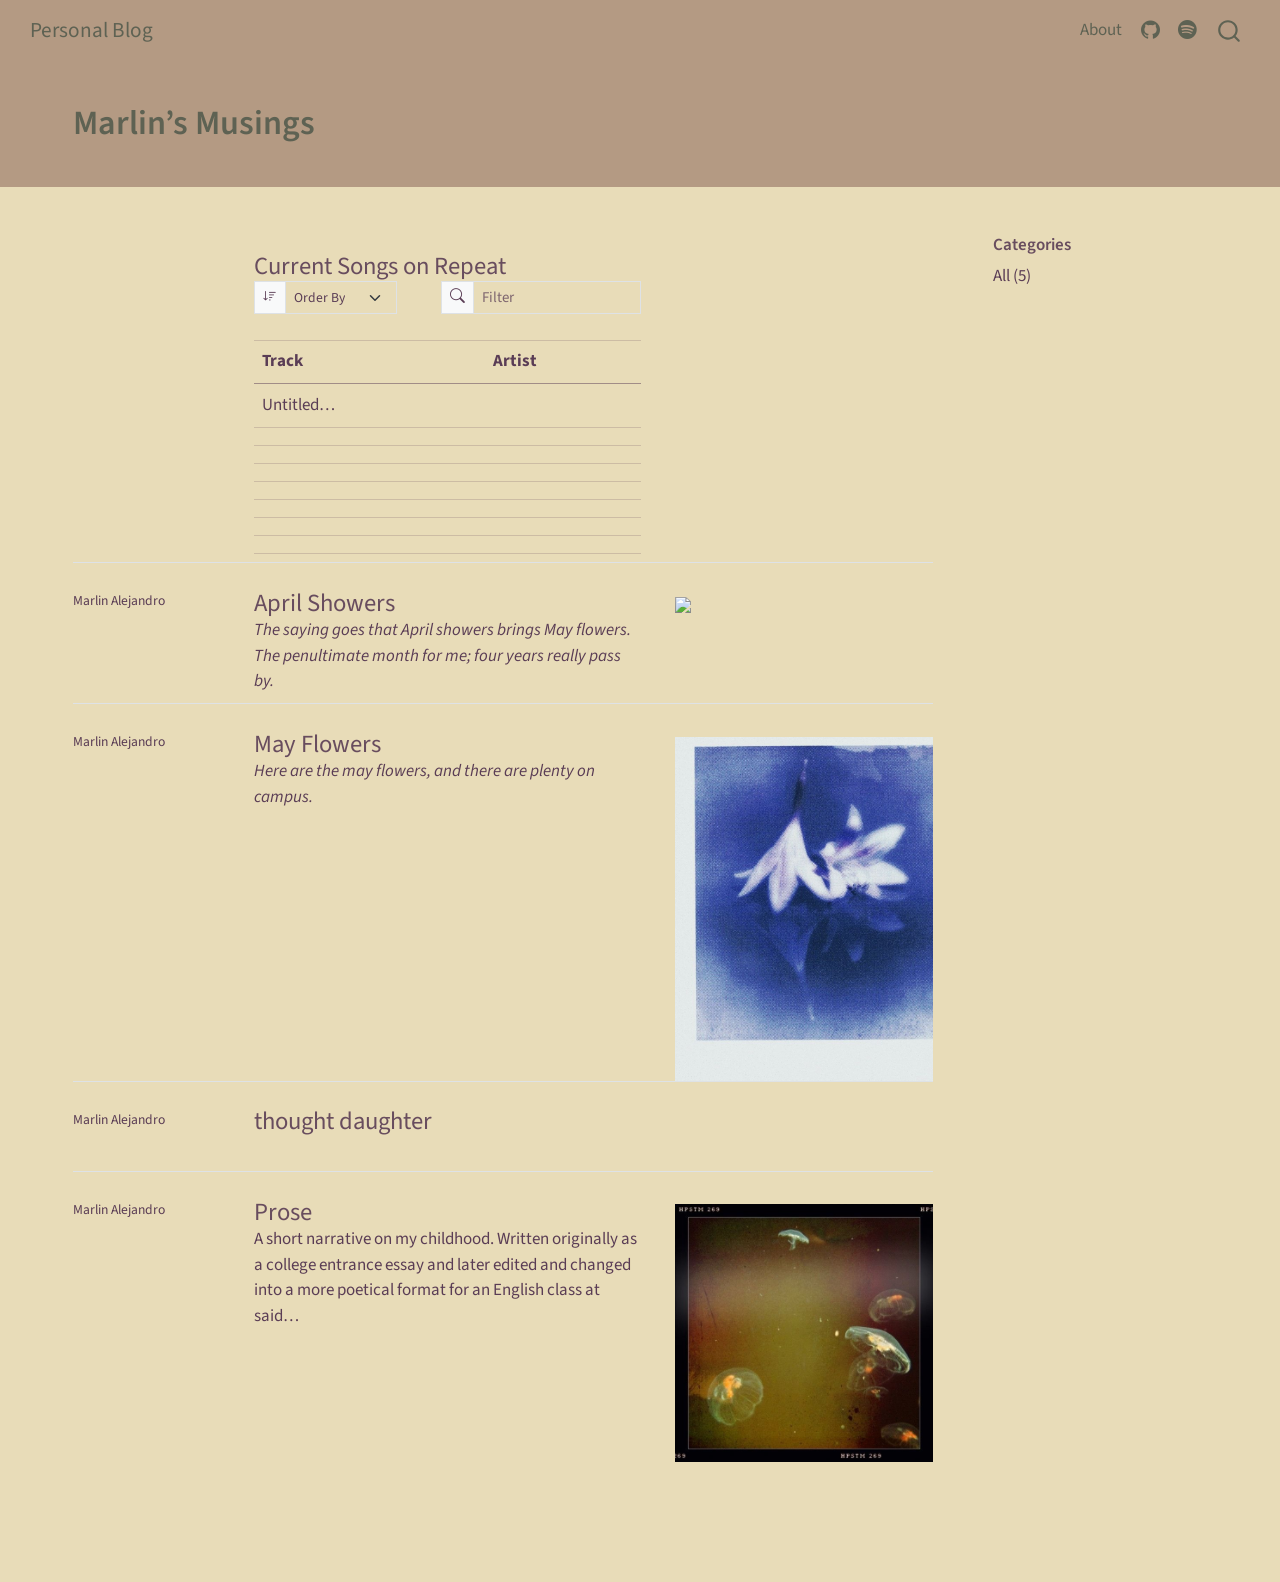
==== commit 7ecbc9d9: "Built site for gh-pages" ====
--- a/index.html
+++ b/index.html
@@ -288,10 +288,10 @@
 </a>
 </div>
 </div>
-<div class="quarto-post image-right" data-index="2" data-listing-file-modified-sort="1786892861729" data-listing-reading-time-sort="5" data-listing-word-count-sort="923">
+<div class="quarto-post image-right" data-index="2" data-listing-file-modified-sort="1786896992470" data-listing-reading-time-sort="5" data-listing-word-count-sort="917">
 <div class="thumbnail"><a href="./posts/may/may_flowers.html" class="no-external">
 
-<div class="listing-item-img-placeholder card-img-top" >&nbsp;</div>
+<img loading="lazy" src="./posts/may/lilies.jpg" class="thumbnail-image">
 
 </a></div>
 <div class="body">
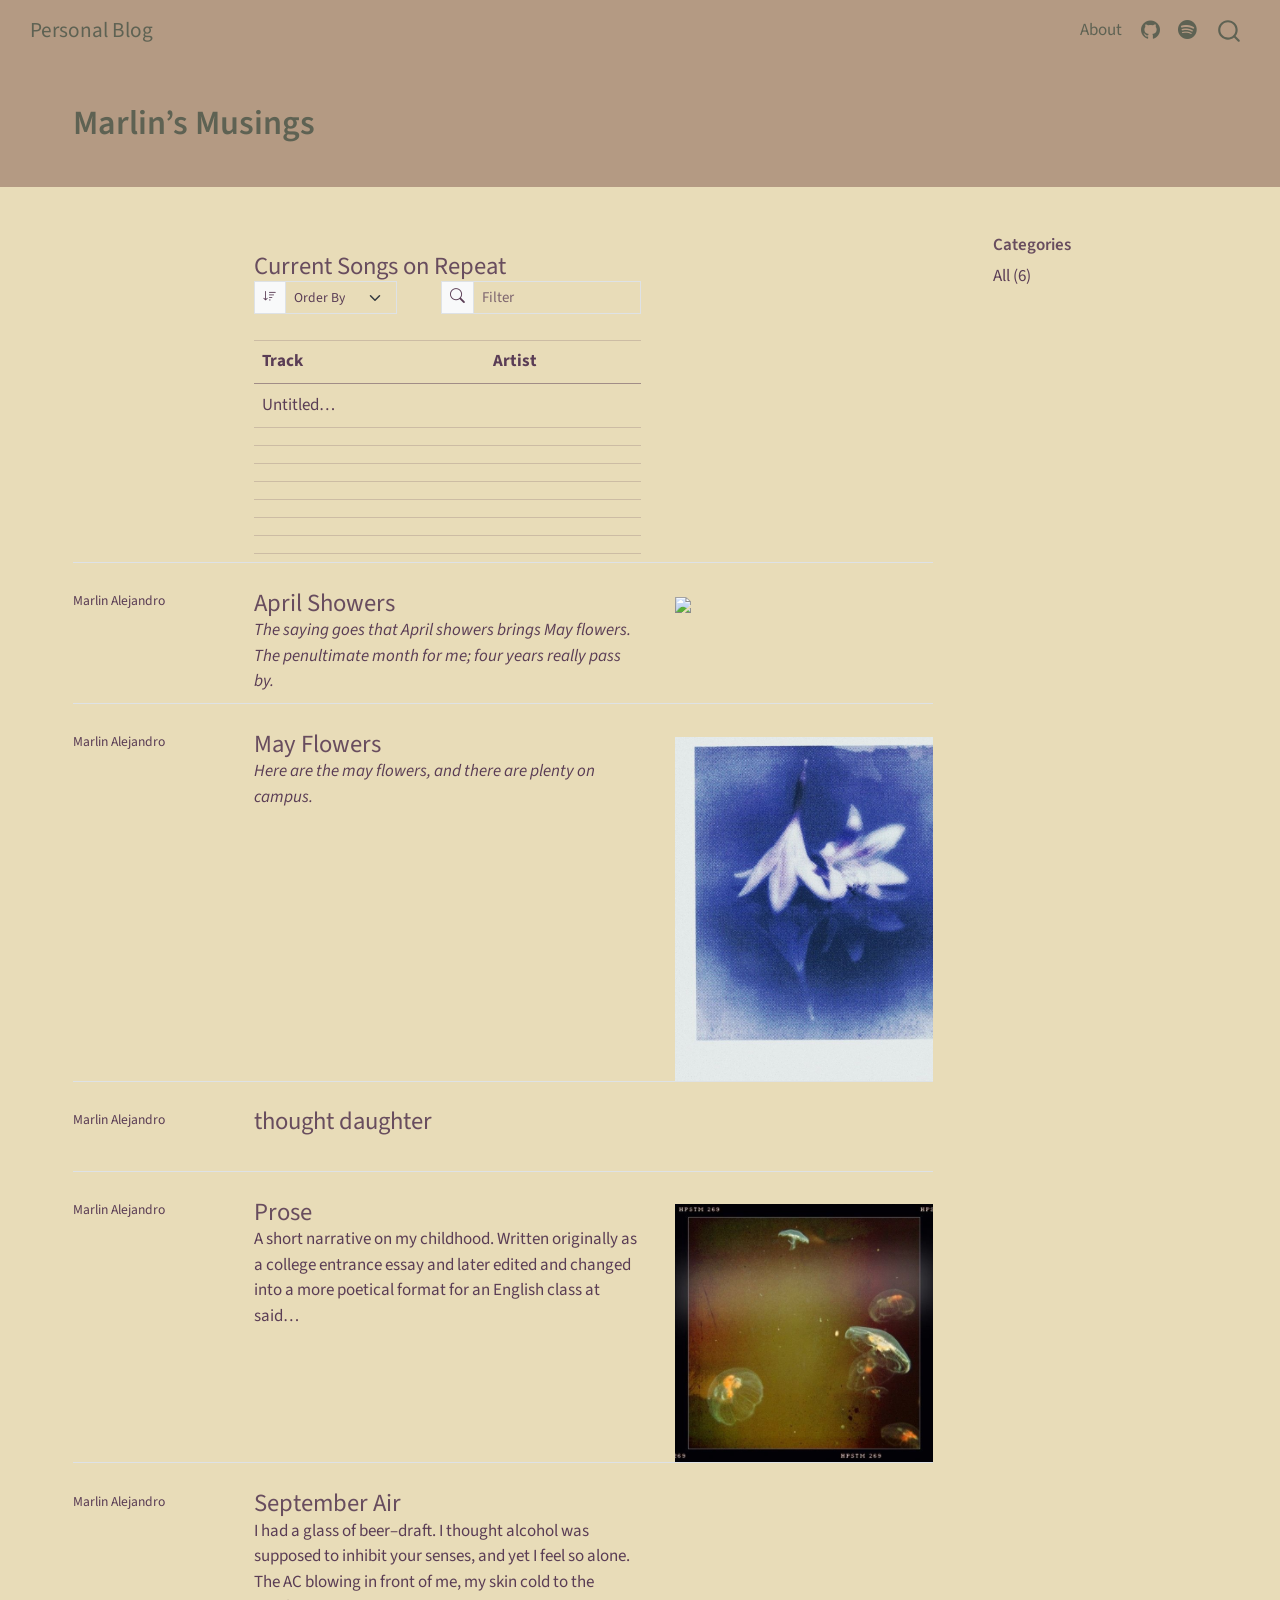
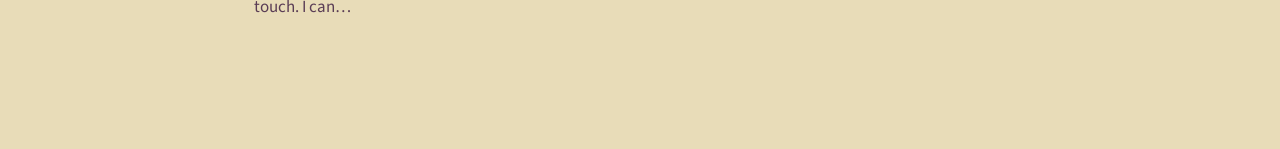
==== commit ba10294d: "Built site for gh-pages" ====
--- a/index.html
+++ b/index.html
@@ -195,7 +195,7 @@
 <!-- margin-sidebar -->
     <div id="quarto-margin-sidebar" class="sidebar margin-sidebar">
         
-    <h5 class="quarto-listing-category-title">Categories</h5><div class="quarto-listing-category category-default"><div class="category" data-category="">All <span class="quarto-category-count">(5)</span></div></div></div>
+    <h5 class="quarto-listing-category-title">Categories</h5><div class="quarto-listing-category category-default"><div class="category" data-category="">All <span class="quarto-category-count">(6)</span></div></div></div>
 <!-- main -->
 <main class="content quarto-banner-title-block column-page-left" id="quarto-document-content">
 
@@ -266,7 +266,7 @@
 </a>
 </div>
 </div>
-<div class="quarto-post image-right" data-index="1" data-listing-file-modified-sort="1786891051856" data-listing-reading-time-sort="6" data-listing-word-count-sort="1090">
+<div class="quarto-post image-right" data-index="1" data-listing-file-modified-sort="1789527574922" data-listing-reading-time-sort="6" data-listing-word-count-sort="1138">
 <div class="thumbnail"><a href="./posts/april/april_showers.html" class="no-external">
 
 <img loading="lazy" src="./posts/april/friendswithflowers.jpeg" class="thumbnail-image">
@@ -288,7 +288,7 @@
 </a>
 </div>
 </div>
-<div class="quarto-post image-right" data-index="2" data-listing-file-modified-sort="1786896992470" data-listing-reading-time-sort="5" data-listing-word-count-sort="917">
+<div class="quarto-post image-right" data-index="2" data-listing-file-modified-sort="1789528744702" data-listing-reading-time-sort="6" data-listing-word-count-sort="1062">
 <div class="thumbnail"><a href="./posts/may/may_flowers.html" class="no-external">
 
 <img loading="lazy" src="./posts/may/lilies.jpg" class="thumbnail-image">
@@ -349,6 +349,28 @@
 </div>
 <div class="metadata">
 <a href="./posts/thought_daughter/Prose.html" class="no-external">
+<div class="listing-author">
+Marlin Alejandro
+</div>
+</a>
+</div>
+</div>
+<div class="quarto-post image-right" data-index="5" data-listing-file-modified-sort="1789528764233" data-listing-reading-time-sort="2" data-listing-word-count-sort="273">
+<div class="thumbnail"><a href="./posts/september/september.html" class="no-external">
+
+<div class="listing-item-img-placeholder card-img-top" >&nbsp;</div>
+
+</a></div>
+<div class="body">
+<h3 class="no-anchor listing-title">
+<a href="./posts/september/september.html" class="no-external">September Air</a>
+</h3>
+<div class="delink listing-description"><a href="./posts/september/september.html" class="no-external">
+I had a glass of beer–draft. I thought alcohol was supposed to inhibit your senses, and yet I feel so alone. The AC blowing in front of me, my skin cold to the touch. I can…
+</a></div>
+</div>
+<div class="metadata">
+<a href="./posts/september/september.html" class="no-external">
 <div class="listing-author">
 Marlin Alejandro
 </div>
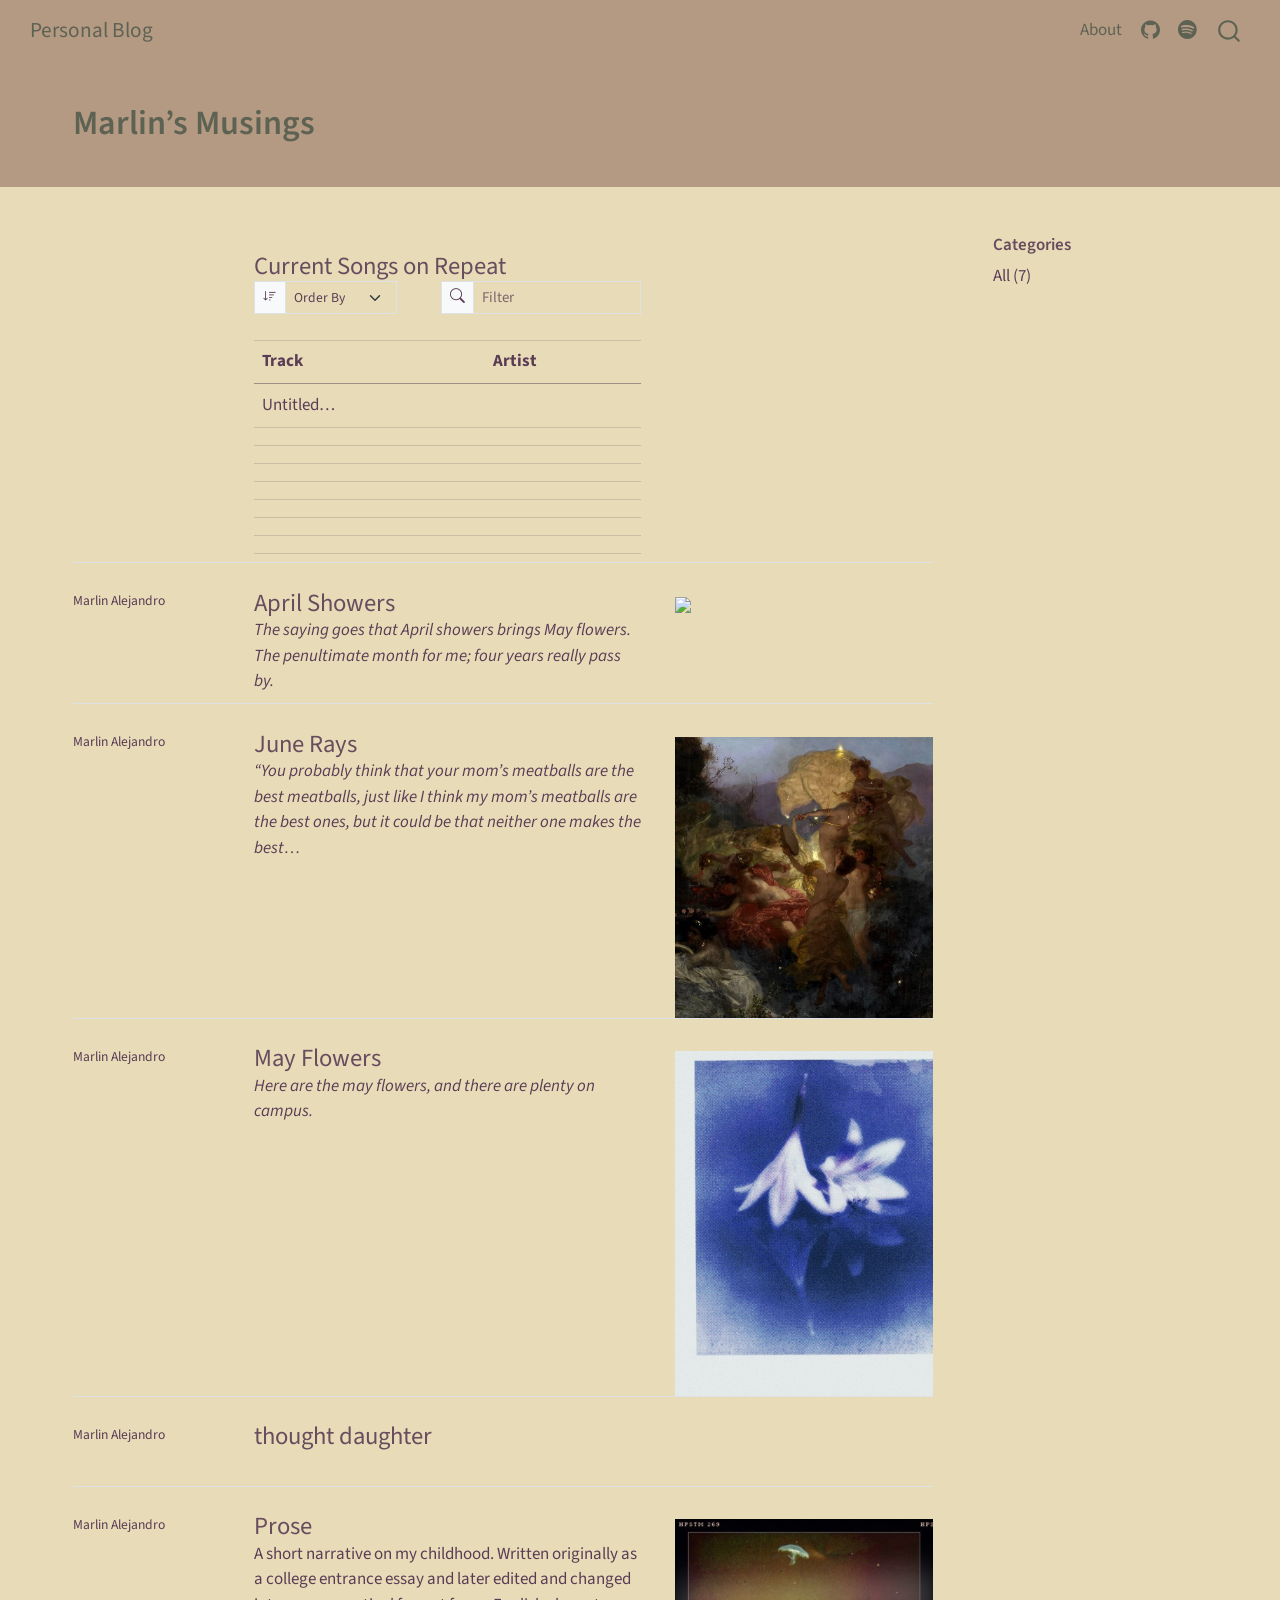
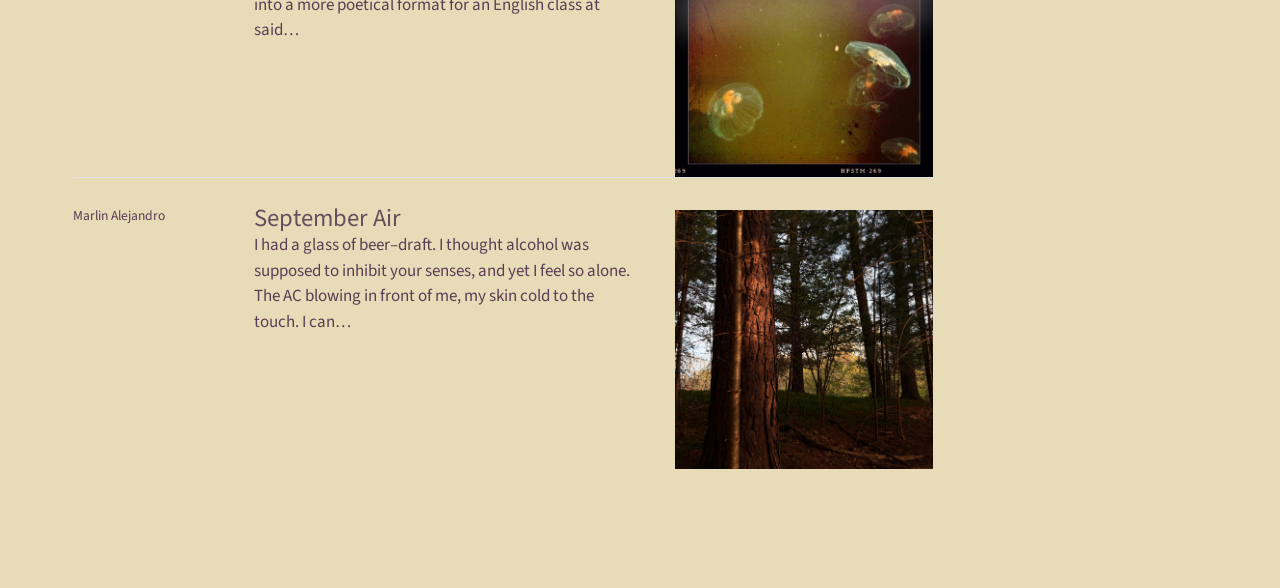
==== commit bf93cc5c: "Built site for gh-pages" ====
--- a/index.html
+++ b/index.html
@@ -195,7 +195,7 @@
 <!-- margin-sidebar -->
     <div id="quarto-margin-sidebar" class="sidebar margin-sidebar">
         
-    <h5 class="quarto-listing-category-title">Categories</h5><div class="quarto-listing-category category-default"><div class="category" data-category="">All <span class="quarto-category-count">(6)</span></div></div></div>
+    <h5 class="quarto-listing-category-title">Categories</h5><div class="quarto-listing-category category-default"><div class="category" data-category="">All <span class="quarto-category-count">(7)</span></div></div></div>
 <!-- main -->
 <main class="content quarto-banner-title-block column-page-left" id="quarto-document-content">
 
@@ -266,7 +266,7 @@
 </a>
 </div>
 </div>
-<div class="quarto-post image-right" data-index="1" data-listing-file-modified-sort="1789527574922" data-listing-reading-time-sort="6" data-listing-word-count-sort="1138">
+<div class="quarto-post image-right" data-index="1" data-listing-file-modified-sort="1789529971456" data-listing-reading-time-sort="6" data-listing-word-count-sort="1137">
 <div class="thumbnail"><a href="./posts/april/april_showers.html" class="no-external">
 
 <img loading="lazy" src="./posts/april/friendswithflowers.jpeg" class="thumbnail-image">
@@ -288,7 +288,29 @@
 </a>
 </div>
 </div>
-<div class="quarto-post image-right" data-index="2" data-listing-file-modified-sort="1789528744702" data-listing-reading-time-sort="6" data-listing-word-count-sort="1062">
+<div class="quarto-post image-right" data-index="2" data-listing-file-modified-sort="1789532491939" data-listing-reading-time-sort="4" data-listing-word-count-sort="639">
+<div class="thumbnail"><a href="./posts/june/june.html" class="no-external">
+
+<img loading="lazy" src="./posts/june/reunion.jpg" class="thumbnail-image">
+
+</a></div>
+<div class="body">
+<h3 class="no-anchor listing-title">
+<a href="./posts/june/june.html" class="no-external">June Rays</a>
+</h3>
+<div class="delink listing-description"><a href="./posts/june/june.html" class="no-external">
+<em>“You probably think that your mom’s meatballs are the best meatballs, just like I think my mom’s meatballs are the best ones, but it could be that neither one makes the best…</em>
+</a></div>
+</div>
+<div class="metadata">
+<a href="./posts/june/june.html" class="no-external">
+<div class="listing-author">
+Marlin Alejandro
+</div>
+</a>
+</div>
+</div>
+<div class="quarto-post image-right" data-index="3" data-listing-file-modified-sort="1789528744702" data-listing-reading-time-sort="6" data-listing-word-count-sort="1062">
 <div class="thumbnail"><a href="./posts/may/may_flowers.html" class="no-external">
 
 <img loading="lazy" src="./posts/may/lilies.jpg" class="thumbnail-image">
@@ -310,7 +332,7 @@
 </a>
 </div>
 </div>
-<div class="quarto-post image-right" data-index="3" data-listing-file-modified-sort="1785304182467" data-listing-reading-time-sort="7" data-listing-word-count-sort="1331">
+<div class="quarto-post image-right" data-index="4" data-listing-file-modified-sort="1785304182467" data-listing-reading-time-sort="7" data-listing-word-count-sort="1331">
 <div class="thumbnail"><a href="./posts/thought_daughter/thought_daughter.html" class="no-external">
 
 <div class="listing-item-img-placeholder card-img-top" >&nbsp;</div>
@@ -333,7 +355,7 @@
 </a>
 </div>
 </div>
-<div class="quarto-post image-right" data-index="4" data-listing-file-modified-sort="1785305034386" data-listing-reading-time-sort="5" data-listing-word-count-sort="881">
+<div class="quarto-post image-right" data-index="5" data-listing-file-modified-sort="1785305034386" data-listing-reading-time-sort="5" data-listing-word-count-sort="881">
 <div class="thumbnail"><a href="./posts/thought_daughter/Prose.html" class="no-external">
 
 <img loading="lazy" src="./posts/thought_daughter/jellyfish.jpg" class="thumbnail-image">
@@ -355,10 +377,10 @@
 </a>
 </div>
 </div>
-<div class="quarto-post image-right" data-index="5" data-listing-file-modified-sort="1789528764233" data-listing-reading-time-sort="2" data-listing-word-count-sort="273">
+<div class="quarto-post image-right" data-index="6" data-listing-file-modified-sort="1789532735961" data-listing-reading-time-sort="2" data-listing-word-count-sort="273">
 <div class="thumbnail"><a href="./posts/september/september.html" class="no-external">
 
-<div class="listing-item-img-placeholder card-img-top" >&nbsp;</div>
+<img loading="lazy" src="./posts/september/redwoods.jpeg" class="thumbnail-image">
 
 </a></div>
 <div class="body">
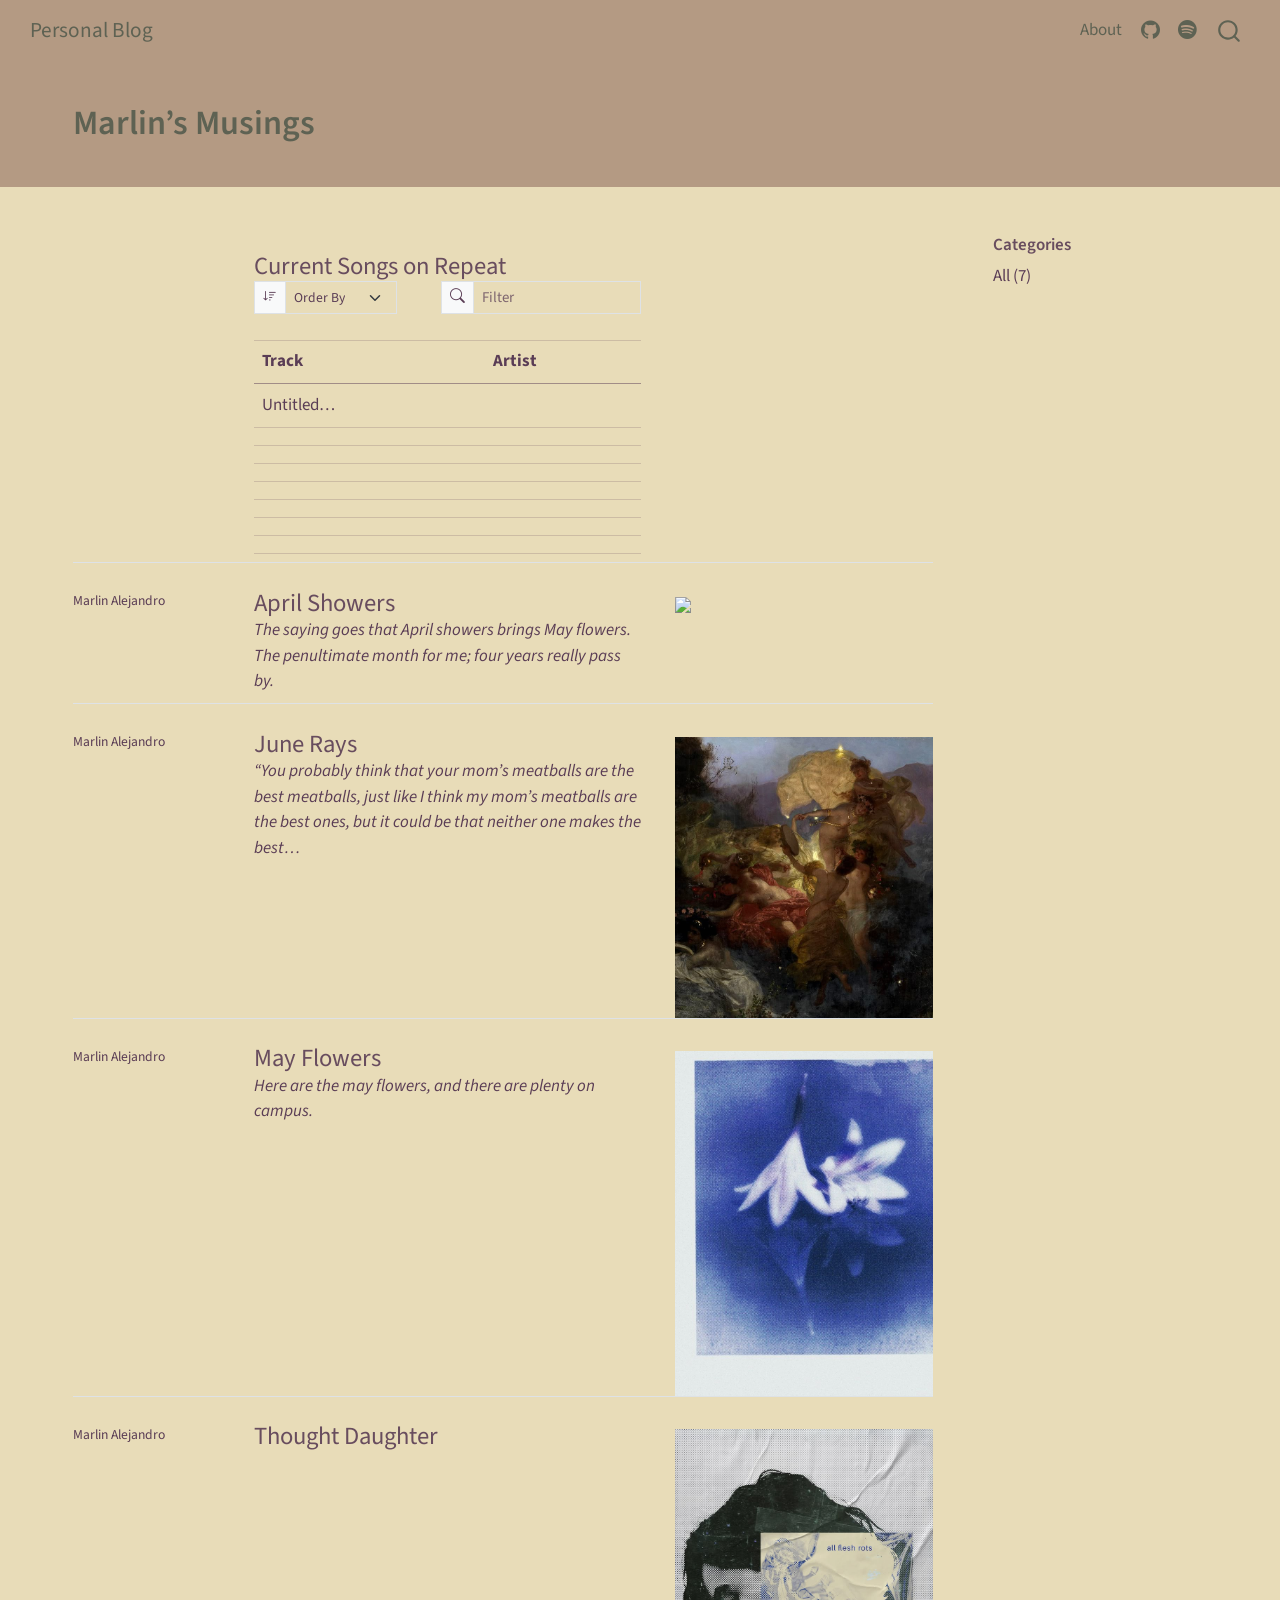
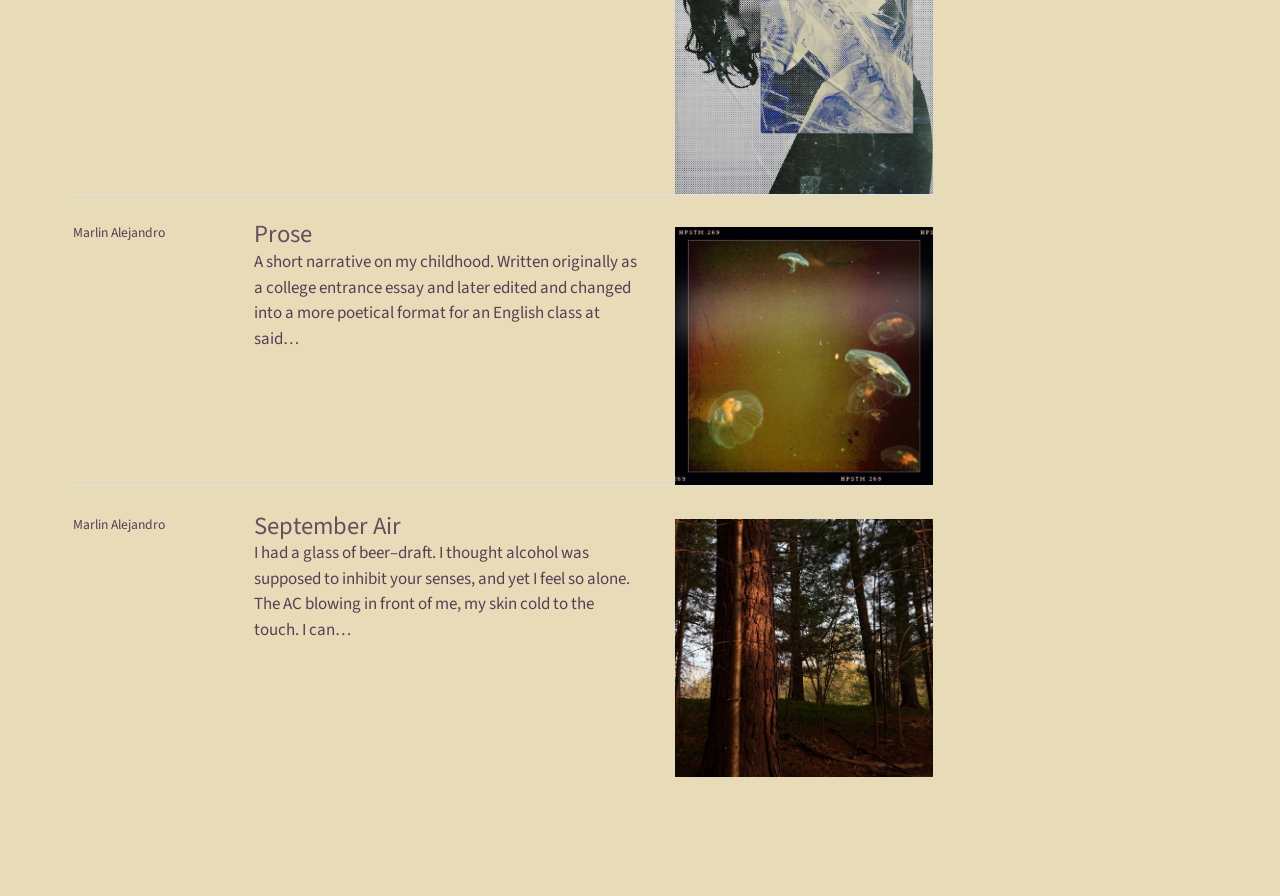
==== commit 8894f042: "Built site for gh-pages" ====
--- a/index.html
+++ b/index.html
@@ -332,15 +332,15 @@
 </a>
 </div>
 </div>
-<div class="quarto-post image-right" data-index="4" data-listing-file-modified-sort="1785304182467" data-listing-reading-time-sort="7" data-listing-word-count-sort="1331">
+<div class="quarto-post image-right" data-index="4" data-listing-file-modified-sort="1789533253889" data-listing-reading-time-sort="7" data-listing-word-count-sort="1331">
 <div class="thumbnail"><a href="./posts/thought_daughter/thought_daughter.html" class="no-external">
 
-<div class="listing-item-img-placeholder card-img-top" >&nbsp;</div>
+<img loading="lazy" src="./posts/thought_daughter/allfleshrots.jpg" class="thumbnail-image">
 
 </a></div>
 <div class="body">
 <h3 class="no-anchor listing-title">
-<a href="./posts/thought_daughter/thought_daughter.html" class="no-external">thought daughter</a>
+<a href="./posts/thought_daughter/thought_daughter.html" class="no-external">Thought Daughter</a>
 </h3>
 <div class="delink listing-description"><a href="./posts/thought_daughter/thought_daughter.html" class="no-external">
 <br>
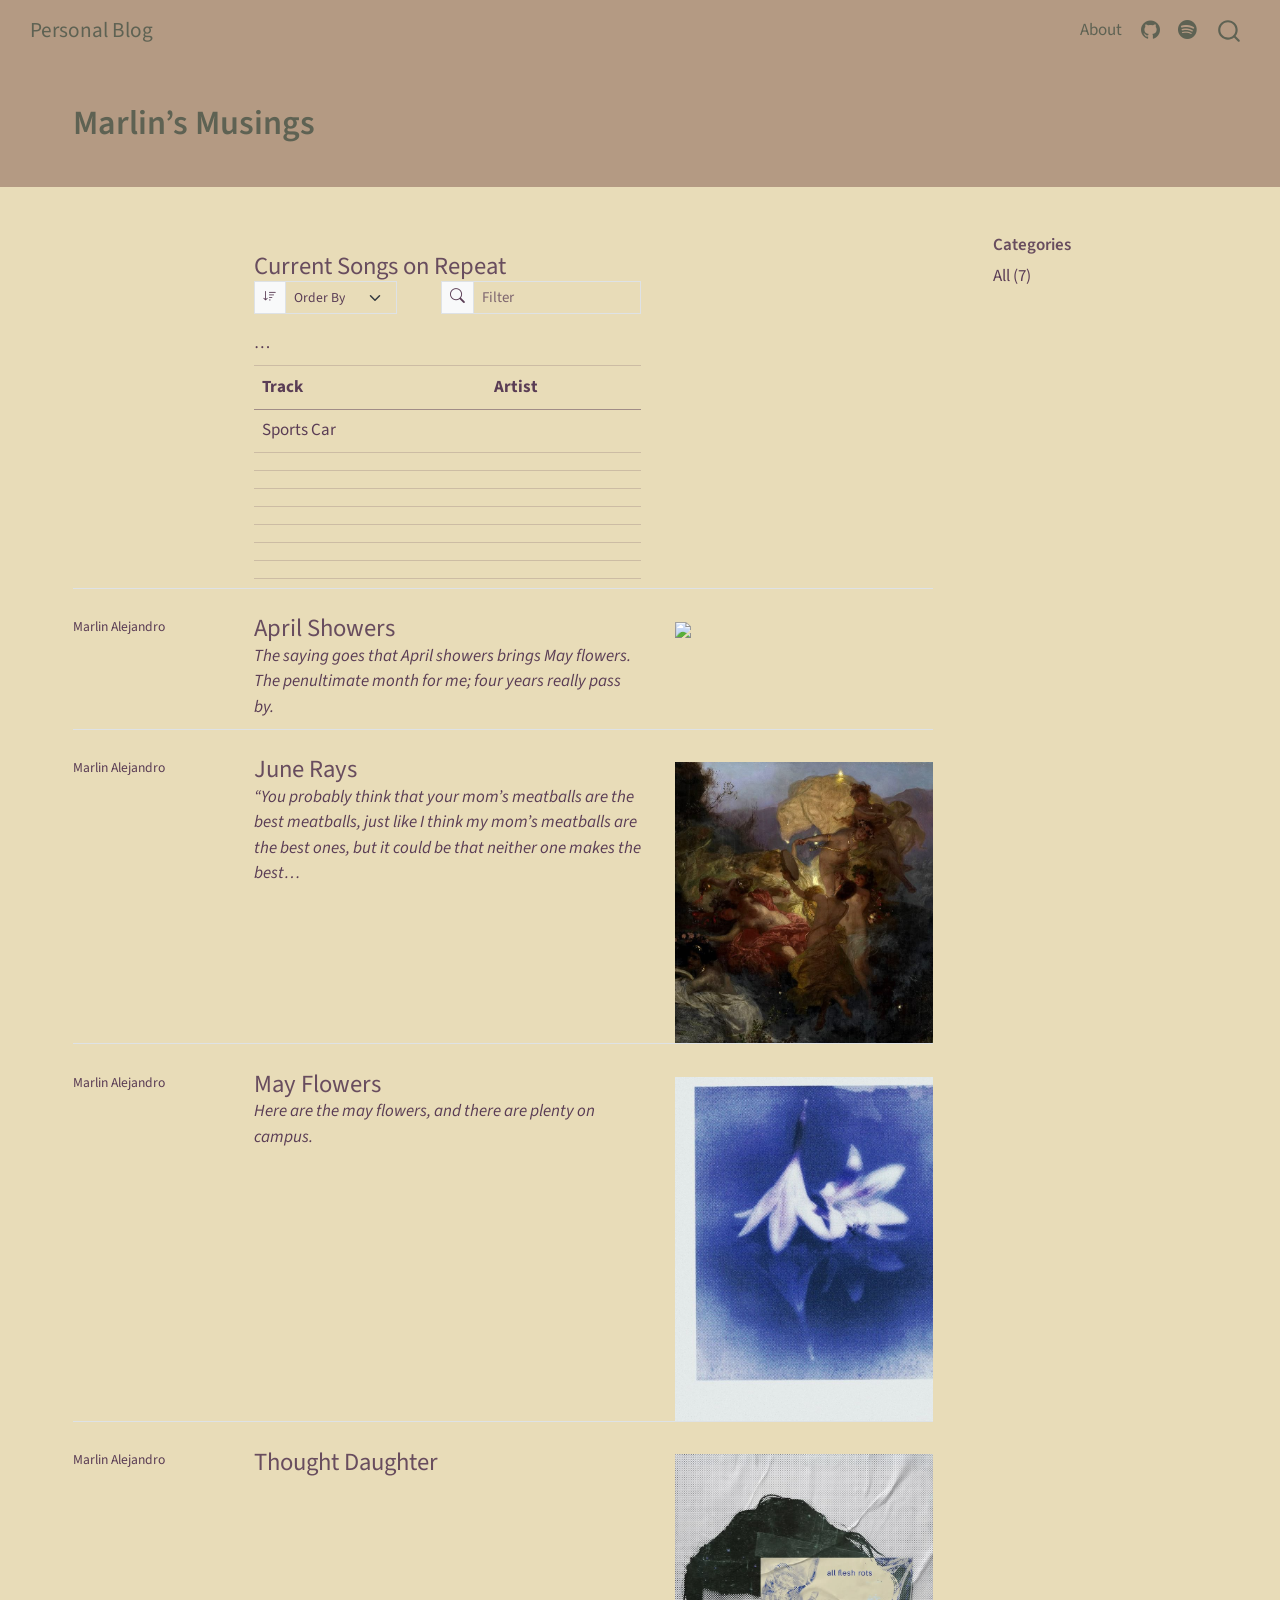
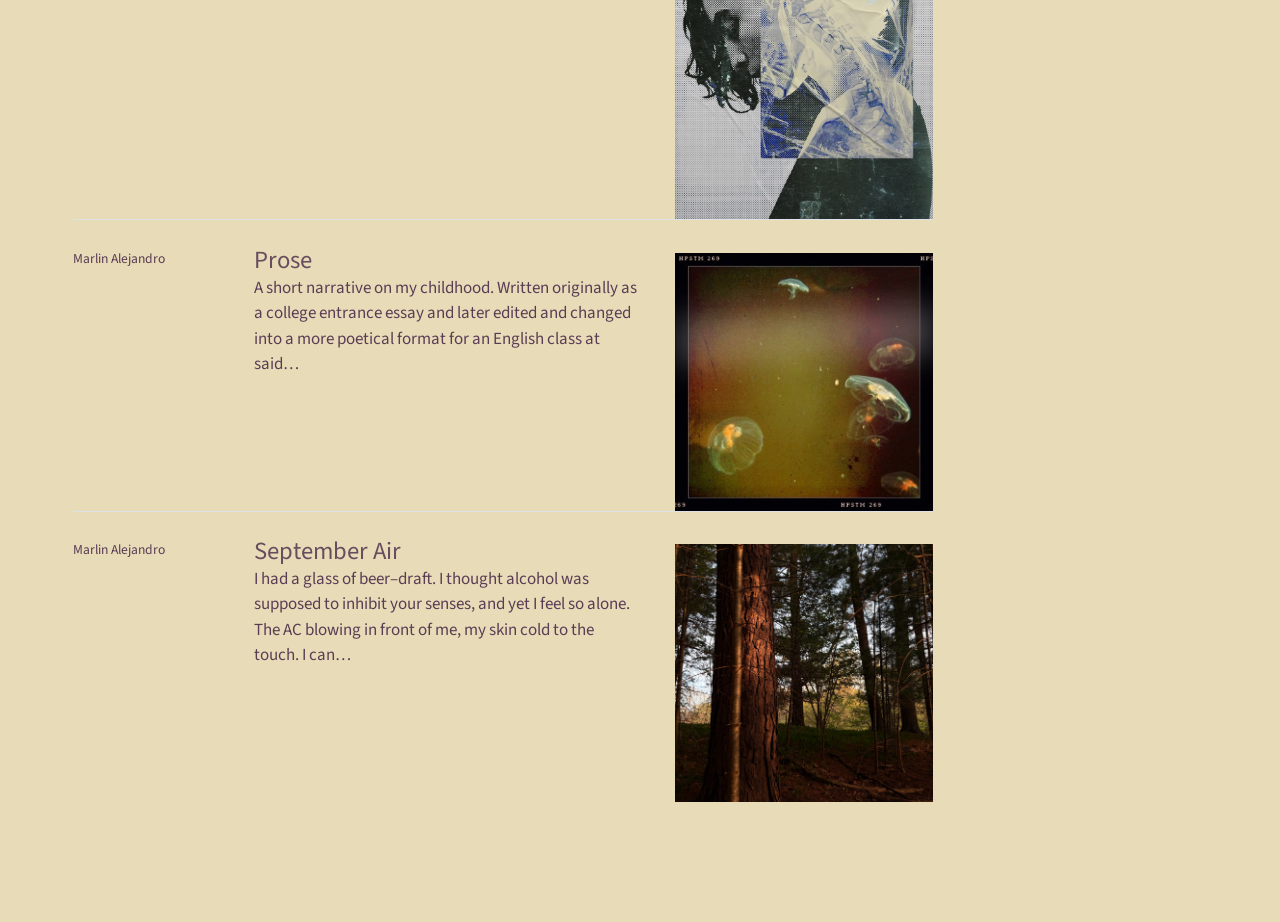
==== commit 838778de: "Built site for gh-pages" ====
--- a/index.html
+++ b/index.html
@@ -258,7 +258,8 @@
 
 <tr data-index="0">
 <td>
-<span class="listing-title">Untitled…</span></td><td><span class="listing-artist"></span></td></tr><tr data-index="1"><td><span class="listing-title"></span></td><td><span class="listing-artist"></span></td></tr><tr data-index="2"><td><span class="listing-title"></span></td><td><span class="listing-artist"></span></td></tr><tr data-index="3"><td><span class="listing-title"></span></td><td><span class="listing-artist"></span></td></tr><tr data-index="4"><td><span class="listing-title"></span></td><td><span class="listing-artist"></span></td></tr><tr data-index="5"><td><span class="listing-title"></span></td><td><span class="listing-artist"></span></td></tr><tr data-index="6"><td><span class="listing-title"></span></td><td><span class="listing-artist"></span></td></tr><tr data-index="7"><td><span class="listing-title"></span></td><td><span class="listing-artist"></span></td></tr></tbody></table><div class="listing-no-matching d-none"></div>
+<span class="listing-title">Sports Car</span>
+</td>…<td><span class="listing-artist"></span></td></tr><tr data-index="1"><td><span class="listing-title"></span></td><td><span class="listing-artist"></span></td></tr><tr data-index="2"><td><span class="listing-title"></span></td><td><span class="listing-artist"></span></td></tr><tr data-index="3"><td><span class="listing-title"></span></td><td><span class="listing-artist"></span></td></tr><tr data-index="4"><td><span class="listing-title"></span></td><td><span class="listing-artist"></span></td></tr><tr data-index="5"><td><span class="listing-title"></span></td><td><span class="listing-artist"></span></td></tr><tr data-index="6"><td><span class="listing-title"></span></td><td><span class="listing-artist"></span></td></tr><tr data-index="7"><td><span class="listing-title"></span></td><td><span class="listing-artist"></span></td></tr></tbody></table><div class="listing-no-matching d-none"></div>
 </a></div>
 </div>
 <div class="metadata">
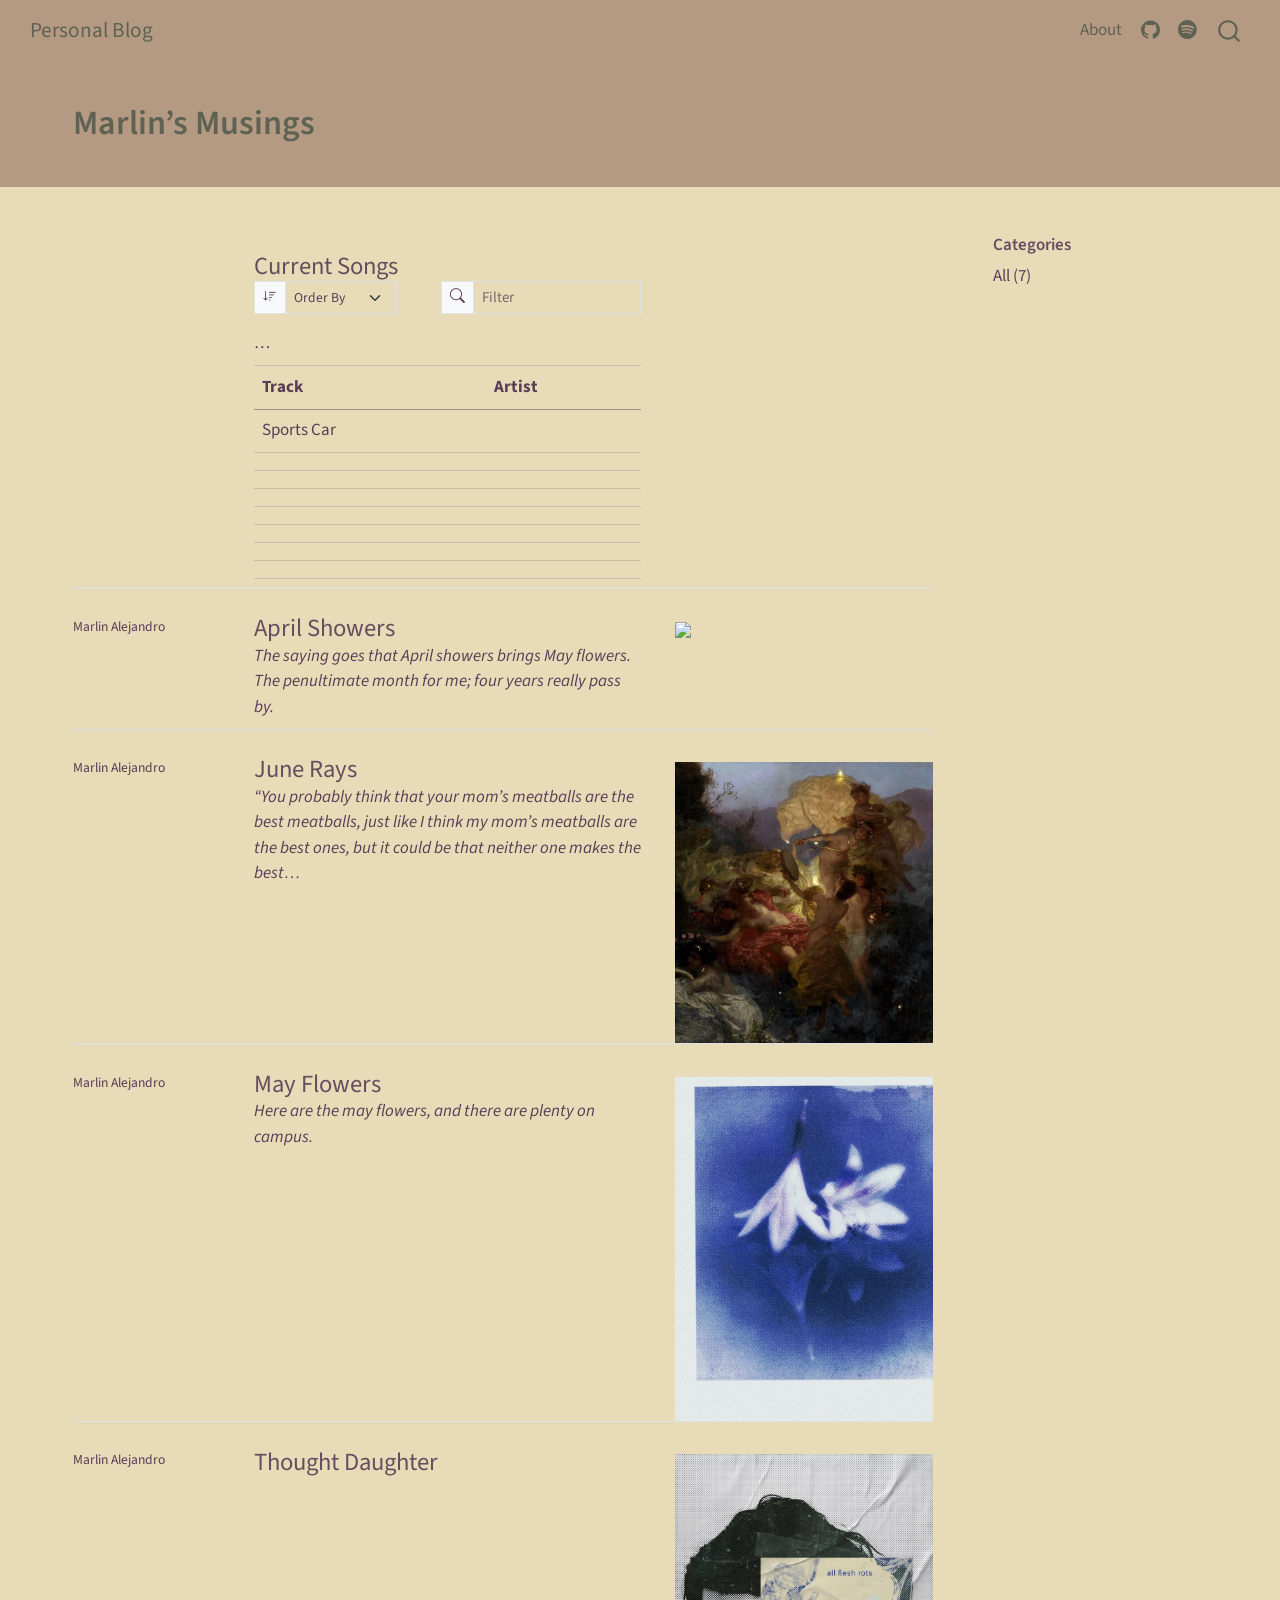
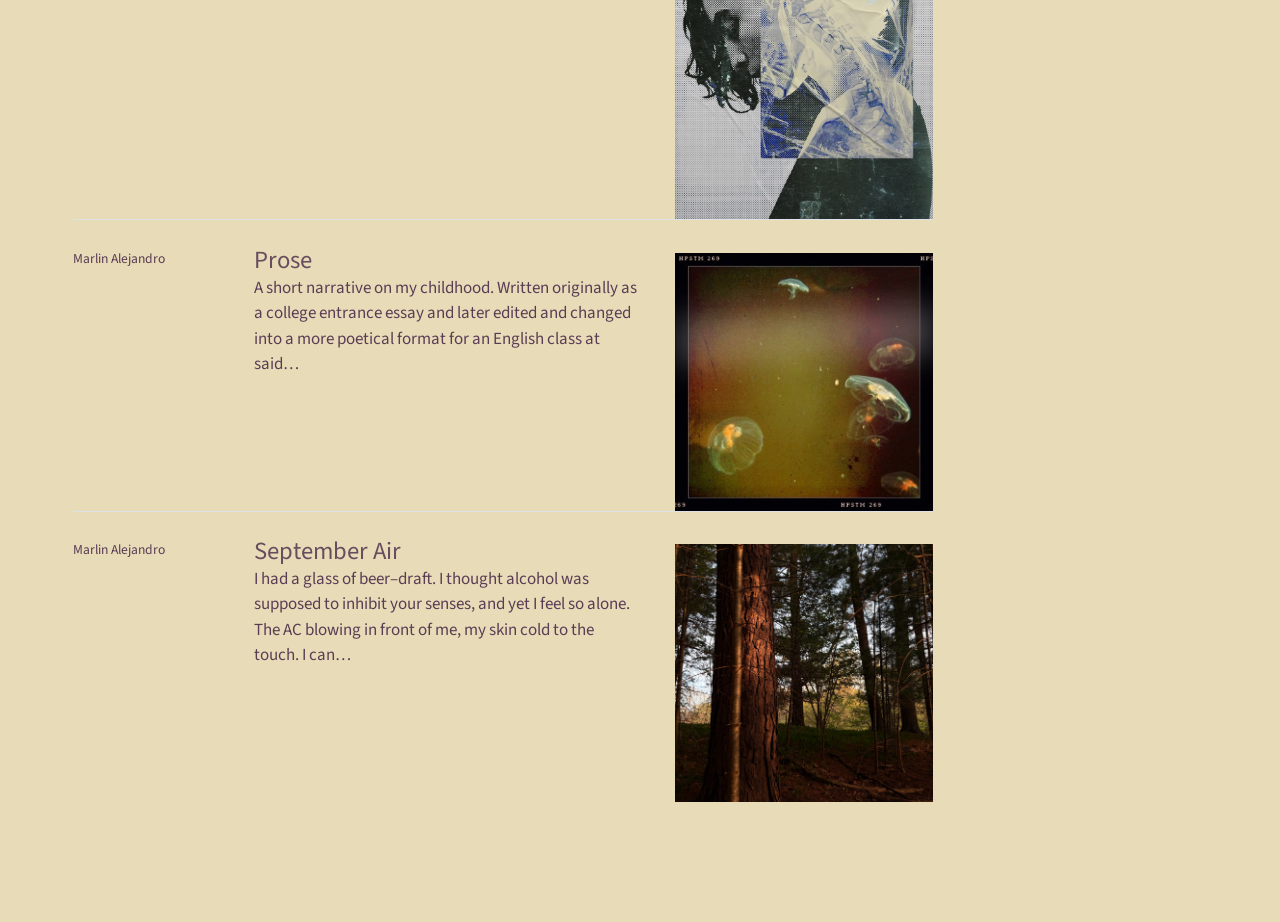
==== commit b96b0560: "Built site for gh-pages" ====
--- a/index.html
+++ b/index.html
@@ -209,7 +209,7 @@
 
 <div class="quarto-listing quarto-listing-container-default" id="listing-listing">
 <div class="list quarto-listing-default">
-<div class="quarto-post image-right" data-index="0" data-listing-file-modified-sort="1784762821547" data-listing-reading-time-sort="1" data-listing-word-count-sort="1">
+<div class="quarto-post image-right" data-index="0" data-listing-file-modified-sort="1789534632356" data-listing-reading-time-sort="1" data-listing-word-count-sort="1">
 <div class="thumbnail"><a href="./posts/music.html" class="no-external">
 
 <div class="listing-item-img-placeholder card-img-top" >&nbsp;</div>
@@ -217,7 +217,7 @@
 </a></div>
 <div class="body">
 <h3 class="no-anchor listing-title">
-<a href="./posts/music.html" class="no-external">Current Songs on Repeat</a>
+<a href="./posts/music.html" class="no-external">Current Songs</a>
 </h3>
 <div class="delink listing-description"><a href="./posts/music.html" class="no-external">
 
